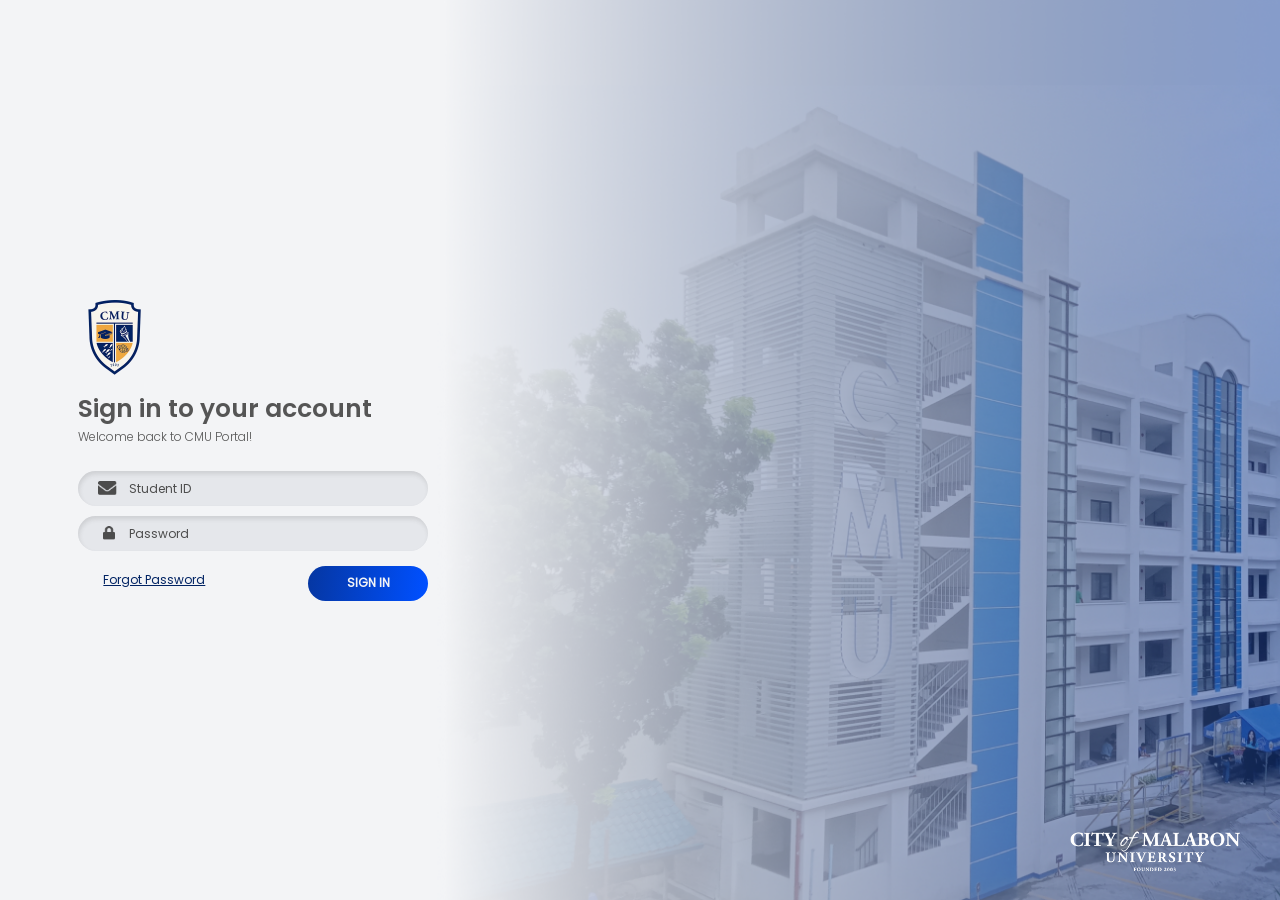
==== index.html @ b64a308c "Add files via upload" ====
<!DOCTYPE html>
<html lang="en">
<head>
    <meta charset="UTF-8">
    <meta name="viewport" content="width=device-width, initial-scale=1.0">
    <link rel="shortcut icon" href="/img/cmu-logo-colored-square.png" type="image/x-icon">
    <link rel="stylesheet" href="/style.css">
    <link rel="stylesheet" href="/styles/essentials.css">
    <link rel="stylesheet" href="/styles/font.css">
    <title>CMU : LMS</title>
</head>
<body class="background">
    <img src="/img/cmu-logo-text-white.png" alt="cmu-logo-text-white" class="cmu-logo-text-white">
    <main>
        <div class="login-container">
            <div class="login-form">
                <div class="form-items">
                    <img src="img/cmu-logo-colored.png" alt="cmu-logo" class="cmu-logo-colored">
                    <h1 class="sign-heading font-poppins-semibold">Sign in to your account</h1>
                    <p class="font-poppins-light">Welcome back to CMU Portal!</p>
                    <form action="" method="POST">
                        <div class="field">
                            <img src="img/icon-envelope.png">
                            <label id="emailLabel" for="email">Student ID</label>
                            <input type="text" id="emailField" name="email">
                        </div>
                        <div class="field">
                            <img src="img/icon-password.png">
                            <label id="passwordLabel" for="password">Password</label>
                            <input type="password" id="passwordField" name="password">
                        </div>
                        <div class="submit-container">
                            <a href="#" rel="noopener noreferrer">Forgot Password</a>
                            <input type="submit" value="SIGN IN" class="font-poppins">
                        </div>
                        <script>
                            const emailField = document.getElementById('emailField');
                            const emailLabel = document.getElementById('emailLabel');
                            const passwordField = document.getElementById('passwordField');
                            const passwordLabel = document.getElementById('passwordLabel');
                            
                            emailField.addEventListener("input", function() {
                                if (emailField.value.trim() !== "") {
                                    emailLabel.style.display = "none";
                                } else {
                                    emailLabel.style.display = "block";
                                }
                            });

                            passwordField.addEventListener("input", function() {
                                if (passwordField.value.trim() !== "") {
                                    passwordLabel.style.display = "none";
                                } else {
                                    passwordLabel.style.display = "block";
                                }
                            });
                        </script>
                    </form>
                </div>
            </div>
            <div class="empty-space"></div>
        </div>
    </main>
</body>
</html>
---- style.css ----
.cmu-logo-text-white {
    position: absolute;
    width: 170px;
    height: auto;
    right: 40px;
    bottom: 20px;
}

main {
    width: 100%;
    height: 100%;
    display: grid;
    grid-template-columns: 1fr 2fr;
}

.login-form {
    width: auto;
    height: 100%;
    display: flex;
    flex-direction: column;
    justify-content: center;
    align-items: center;
}

.form-items {
    width: 350px;
    height: auto;
    transform: translateX(40px);
}

.form-items form label {
    color: #4D4D4D;
}

.cmu-logo-colored {
    width: 53px;
    height: auto;
    margin-bottom: 10px;
    margin-left: 10px;
}

.sign-heading {
    color: #555;
    font-size: 25px;
}

.form-items p {
    color: #555;
    margin-bottom: 25px;
}

.field {
    position: relative;
    width: 100%;
    height: 35px;
    background-color: #555;
    background: #E5E7EB;
    display: flex;
    align-items: center;
    gap: 11.93px;    
    border-radius: 100px;
    padding: 0 20px;
    font-size: 12px;
    margin-bottom: 10px;
    overflow: hidden;
    box-shadow: 1px 3px 4px 0px rgba(77, 77, 77, 0.15) inset;
}

.field:nth-child(2) {
    padding: 0 25px;
    gap: 14px;
}

.field img {
    height: 14px;
    width: auto;
}

.field label {
    transform: translateY(1px);
}

.field input {
    position: absolute;
    width: 100%;
    height: 100%;
    background: transparent;
    border: none;
    right: 0;
    padding-left: 49px;
}

.submit-container {
    width: 100%;
    height: auto;
    display: flex;
    justify-content: space-between;
    margin-top: 15px;
    padding-left: 25px;
}

.submit-container a {
    width: auto;
    height: auto;
    color: #012363;
    font-size: 12px;
    margin-top: 5px;
}

.submit-container input[type=submit] {
    width: 120px;
    height: 35px;
    color: #F3F4F6;
    font-size: 12px;
    font-weight: bold;
    border-radius: 100px;
    border: transparent;
    background: linear-gradient(98deg, #0536A1 0%, #0050FF 97.12%);
    /* box-shadow: 0px 2px 4px 0px #0245D7; */
    cursor: pointer;
    transition: ease 0.5s;
}

.submit-container input[type=submit]:hover {
    background: linear-gradient(188deg, #0536A1 0%, #0050FF 97.12%);
    /* box-shadow: 0px 2px 4px 0px #0245D7; */
    transition: ease 0.5s;
    scale: 1.1;
}

input:focus {
    outline: none;
}
---- styles/essentials.css ----
*{
    padding: 0;
    margin: 0;
    box-sizing: border-box;
}

body {
    width: 100%;
    height: 100vh;
    background-color: #F3F4F6;
    font-family: poppins;
    font-size: 12px;
}

.background {
    background: url(/img/main-bg.png);
    background-position: center;
    background-size: cover;
    background-repeat: no-repeat;
}
---- styles/font.css ----
@font-face {
    font-family: poppins;
    src: url(/fonts/Poppins-Regular.ttf);
}

@font-face {
    font-family: poppinsSemiBold;
    src: url(/fonts/Poppins-SemiBold.ttf);
}

@font-face {
    font-family: poppinsLight;
    src: url(/fonts/Poppins-Light.ttf);
}

.font-poppins {
    font-family: poppins;
}

.font-poppins-semibold {
    font-family: poppinsSemiBold;
}

.font-poppins-light {
    font-family: poppinsLight;
}
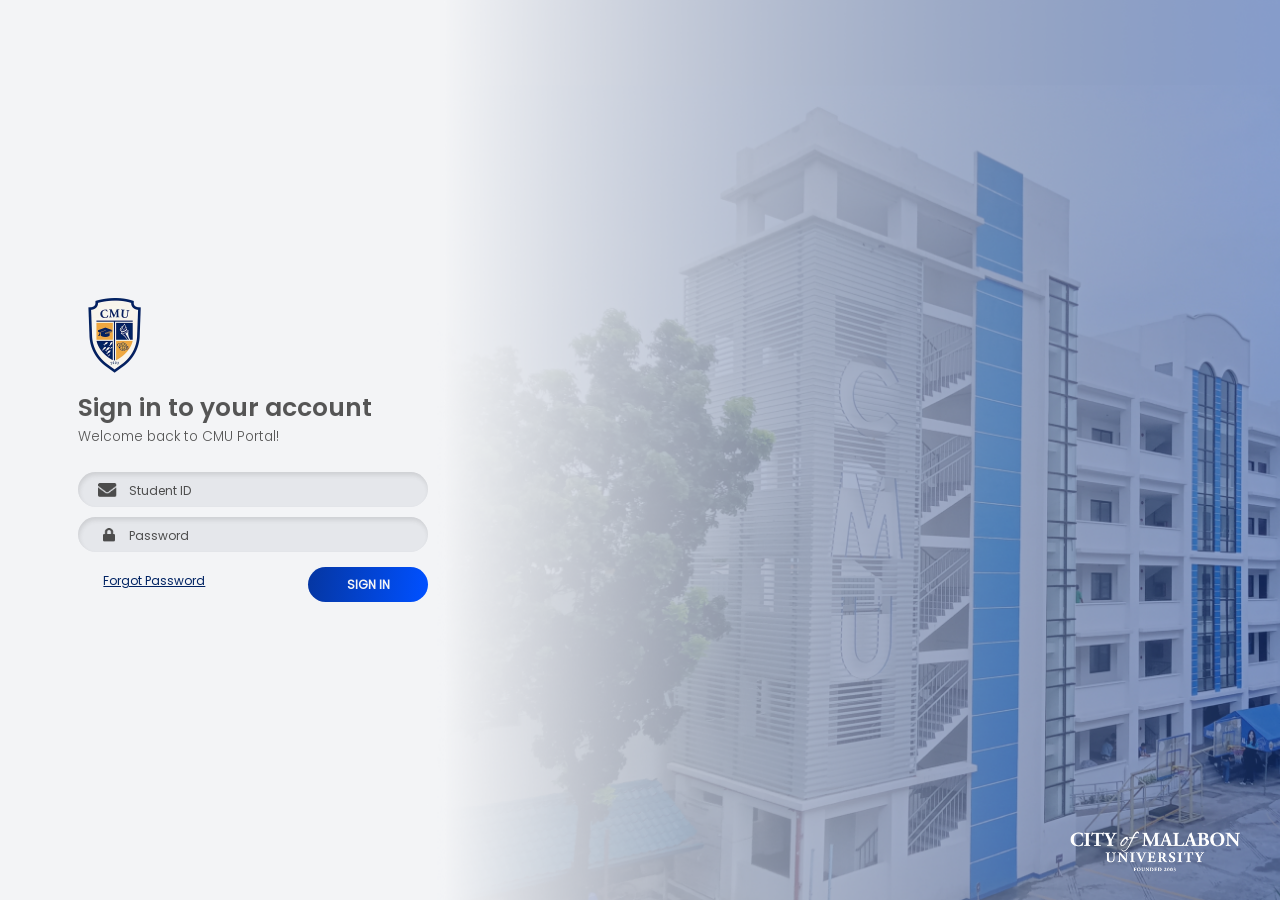
==== commit 57db37ef: "Add files via upload" ====
--- a/index.html
+++ b/index.html
@@ -18,7 +18,7 @@
                     <img src="img/cmu-logo-colored.png" alt="cmu-logo" class="cmu-logo-colored">
                     <h1 class="sign-heading font-poppins-semibold">Sign in to your account</h1>
                     <p class="font-poppins-light">Welcome back to CMU Portal!</p>
-                    <form action="" method="POST">
+                    <form action="/dashboard/" method="get">
                         <div class="field">
                             <img src="img/icon-envelope.png">
                             <label id="emailLabel" for="email">Student ID</label>
--- a/style.css
+++ b/style.css
@@ -116,18 +116,64 @@
     border-radius: 100px;
     border: transparent;
     background: linear-gradient(98deg, #0536A1 0%, #0050FF 97.12%);
-    /* box-shadow: 0px 2px 4px 0px #0245D7; */
     cursor: pointer;
     transition: ease 0.5s;
 }
 
 .submit-container input[type=submit]:hover {
     background: linear-gradient(188deg, #0536A1 0%, #0050FF 97.12%);
-    /* box-shadow: 0px 2px 4px 0px #0245D7; */
     transition: ease 0.5s;
     scale: 1.1;
 }
 
 input:focus {
     outline: none;
+}
+
+/* RESPONSIVENESS */
+@media (max-width: 500px) {
+    .login-form {
+        justify-content: flex-end;
+        padding-bottom: 50px;
+    }
+
+    .cmu-logo-text-white {
+        display: none;
+    }
+
+    main {
+        grid-template-columns: 1fr;
+    }
+    
+    .form-items {
+        transform: none;
+        display: flex;
+        flex-direction: column;
+        align-items: center;
+    }
+
+    .cmu-logo-colored {
+        width: 80px;
+        transform: translateY(-120px);
+    }
+
+    .sign-heading {
+        font-size: 20px;
+        /* color: #f0f0f0; */
+        color: #333;
+    }
+
+    .form-items p.font-poppins-light {
+        /* color: #e4e4e4; */
+        color: #444;
+    }
+
+    .submit-container {
+        width: 280px;
+    }
+
+    .submit-container input[type=submit] {
+        width: 100px;
+        height: 30px;
+    }
 }
--- a/styles/essentials.css
+++ b/styles/essentials.css
@@ -6,10 +6,11 @@
 
 body {
     width: 100%;
-    height: 100vh;
+    height: 100dvh;
     background-color: #F3F4F6;
     font-family: poppins;
-    font-size: 12px;
+    font-size: 0.85rem;
+    color: #333;
 }
 
 .background {
@@ -17,4 +18,72 @@
     background-position: center;
     background-size: cover;
     background-repeat: no-repeat;
+    background-attachment: fixed;
+}
+
+@media (max-width: 500px) {
+    .background {
+        background-position: 58% center;
+        backdrop-filter: blur(4px);
+        transition: ease 0.3s;
+    }
+}
+
+:root {
+    --c1: linear-gradient(to bottom right, rgba(182, 199, 255, 0.4), rgba(162, 100, 220, 0.4));
+    --c2: linear-gradient(to bottom right, rgba(232, 99, 247, 0.4), rgba(240, 133, 76, 0.4));
+    --c3: linear-gradient(to bottom right, rgba(247, 163, 73, 0.4), rgba(241, 55, 117, 0.4));
+    --c4: linear-gradient(to bottom right, rgba(95, 127, 231, 0.4), rgba(235, 49, 120, 0.4));
+}
+
+#c1 {
+    background: var(--c1);
+}
+
+#c2 {
+    background: var(--c2);
+}
+
+#c3 {
+    background: var(--c3);
+}
+
+#c4 {
+    background: var(--c4);
+}
+
+/* .course-card,
+.td-item {
+    cursor: pointer;
+} */
+
+main.close {
+    grid-template-columns: 0 1fr;
+    padding-left: 30px;
+    transition: 3s;
+}
+
+.navmenu.close {
+    width: 10vw;
+    /* overflow: hidden; */
+    transition: 2s;
+}
+
+.navLabel.pre-close {
+    transition: 1s;
+    opacity: 0;
+}
+
+.navLabel.pre-close.close {
+    display: none;
+}
+
+.navLink.close {
+    width: 50px;
+    transition: 1.5s;
+}
+
+.container.full {
+    width: 90vw;
+    transition: 1.5s;
 }
